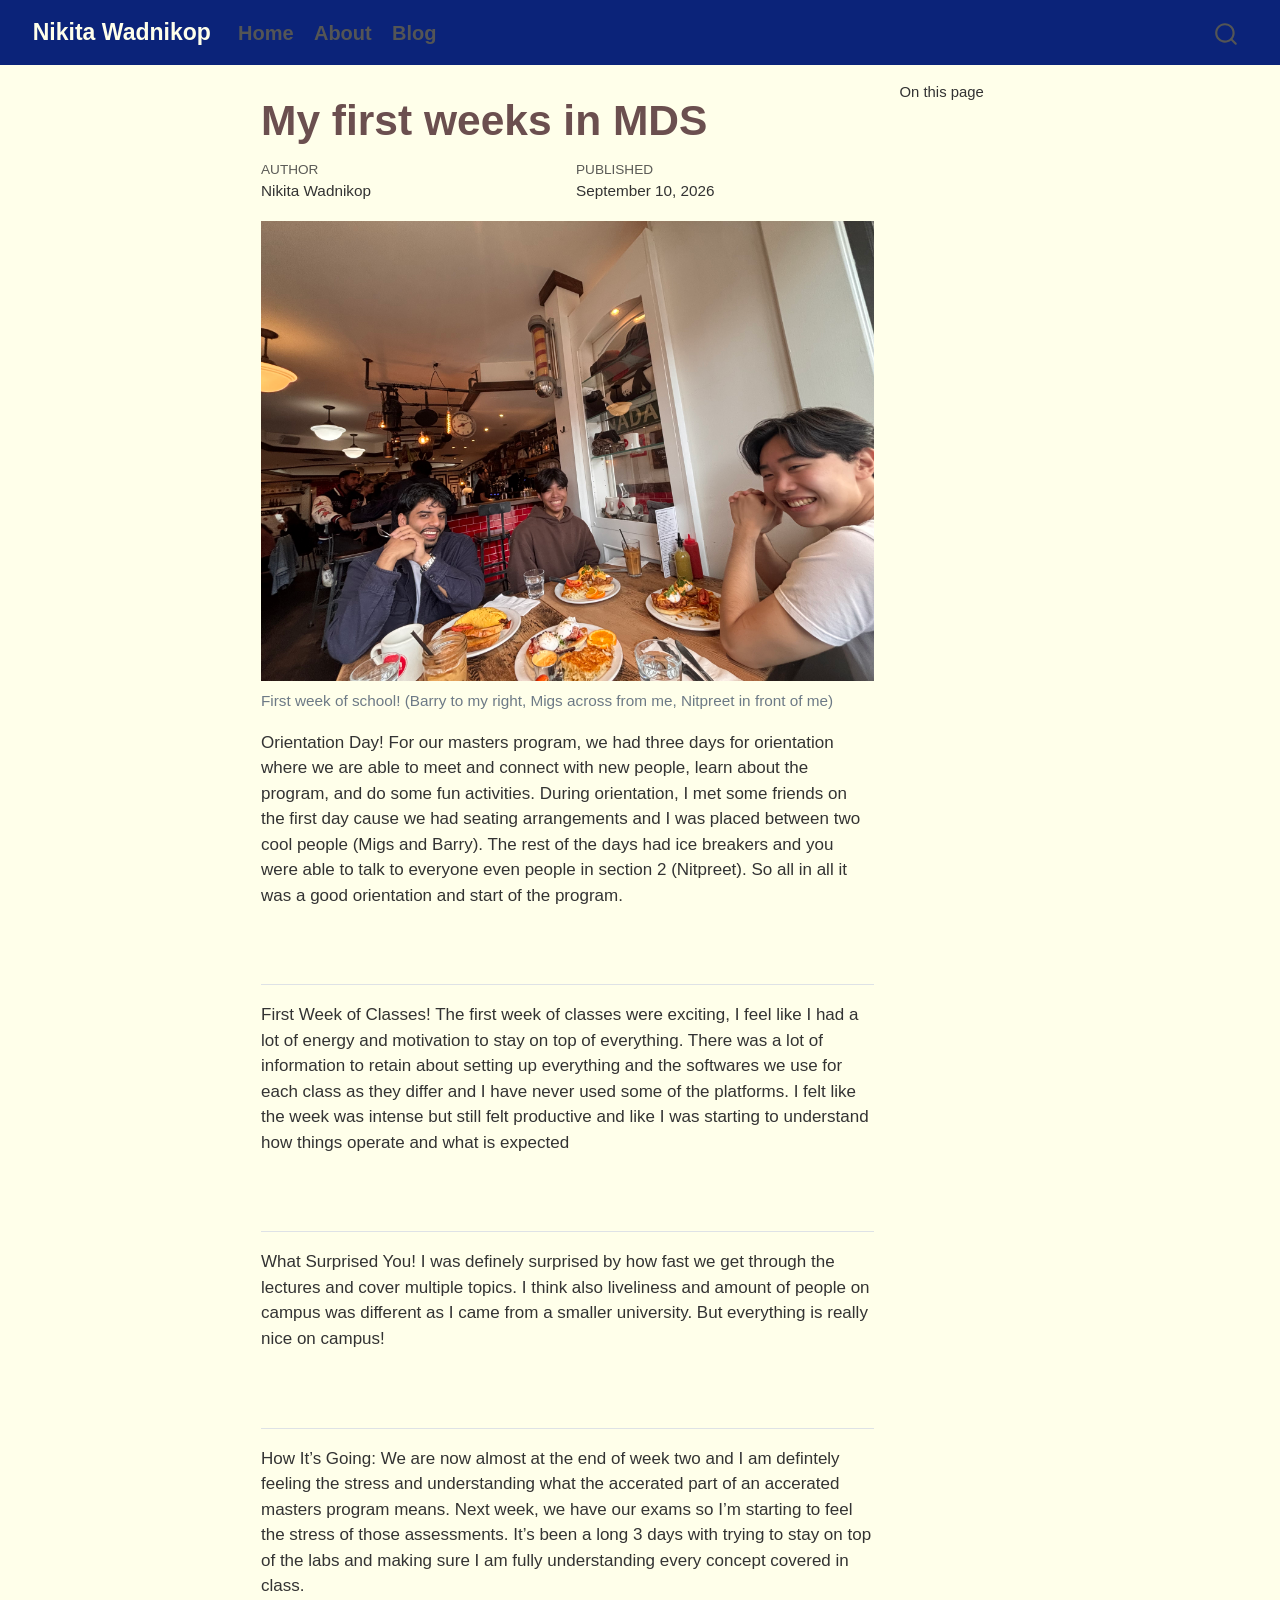
==== docs/posts/first-weeks/index.html @ c6863f41 "submit milestone2" ====
<!DOCTYPE html>
<html xmlns="http://www.w3.org/1999/xhtml" lang="en" xml:lang="en"><head>

<meta charset="utf-8">
<meta name="generator" content="quarto-1.10.18">

<meta name="viewport" content="width=device-width, initial-scale=1.0, user-scalable=yes">

<meta name="author" content="Nikita Wadnikop">
<meta name="dcterms.date" content="2026-09-10">

<title>My first weeks in MDS – Nikita Wadnikop</title>
<style>
/* Default styles provided by pandoc.
** See https://pandoc.org/MANUAL.html#variables-for-html for config info.
*/
span.smallcaps{font-variant: small-caps;}
div.columns{display: flex; gap: 1.5em;}
div.column{flex: auto;}
@media screen {
div.columns{gap: min(4vw, 1.5em);}
div.column{overflow-x: auto;}
}
div.hanging-indent{margin-left: 1.5em; text-indent: -1.5em;}
ul.task-list{list-style: none;}
ul.task-list li input[type="checkbox"] {
  width: 0.8em;
  margin: 0 0.8em 0.2em -1em; /* quarto-specific, see https://github.com/quarto-dev/quarto-cli/issues/4556 */ 
  vertical-align: middle;
}
</style>


<script src="../../site_libs/quarto-nav/quarto-nav.js"></script>
<script src="../../site_libs/quarto-nav/headroom.min.js"></script>
<script src="../../site_libs/clipboard/clipboard.min.js"></script>
<script src="../../site_libs/quarto-search/autocomplete.umd.js"></script>
<script src="../../site_libs/quarto-search/fuse.min.js"></script>
<script src="../../site_libs/quarto-search/quarto-search.js"></script>
<meta name="quarto:offset" content="../../">
<script src="../../site_libs/quarto-html/quarto.js" type="module"></script>
<script src="../../site_libs/quarto-html/tabsets/tabsets.js" type="module"></script>
<script src="../../site_libs/quarto-html/popper.min.js"></script>
<script src="../../site_libs/quarto-html/tippy.umd.min.js"></script>
<script src="../../site_libs/quarto-html/anchor.min.js"></script>
<link href="../../site_libs/quarto-html/tippy.css" rel="stylesheet">
<link href="../../site_libs/quarto-html/quarto-syntax-highlighting-64a204ab8560d761af7679ceaba22944.css" rel="stylesheet" id="quarto-text-highlighting-styles">
<script src="../../site_libs/bootstrap/bootstrap.min.js"></script>
<link href="../../site_libs/bootstrap/bootstrap-icons.css" rel="stylesheet">
<link href="../../site_libs/bootstrap/bootstrap-445b8638c3d06994fee0907d791121c4.min.css" rel="stylesheet" append-hash="true" id="quarto-bootstrap" data-mode="light">
<script id="quarto-search-options" type="application/json">{
  "location": "navbar",
  "copy-button": false,
  "collapse-after": 3,
  "panel-placement": "end",
  "type": "overlay",
  "limit": 50,
  "keyboard-shortcut": [
    "f",
    "/",
    "s"
  ],
  "show-item-context": false,
  "language": {
    "search-no-results-text": "No results",
    "search-matching-documents-text": "matching documents",
    "search-copy-link-title": "Copy link to search",
    "search-hide-matches-text": "Hide additional matches",
    "search-more-match-text": "more match in this document",
    "search-more-matches-text": "more matches in this document",
    "search-clear-button-title": "Clear",
    "search-text-placeholder": "",
    "search-detached-cancel-button-title": "Cancel",
    "search-submit-button-title": "Submit",
    "search-label": "Search"
  }
}</script>


<link rel="stylesheet" href="../../styles.css">
</head>

<body class="nav-fixed quarto-light">

<div id="quarto-search-results"></div>
  <header id="quarto-header" class="headroom fixed-top">
    <nav class="navbar navbar-expand-lg " data-bs-theme="dark">
      <div class="navbar-container container-fluid">
      <div class="navbar-brand-container mx-auto">
    <a class="navbar-brand" href="../../index.html">
    <span class="navbar-title">Nikita Wadnikop</span>
    </a>
  </div>
            <div id="quarto-search" class="" title="Search"></div>
          <button class="navbar-toggler" type="button" data-bs-toggle="collapse" data-bs-target="#navbarCollapse" aria-controls="navbarCollapse" role="menu" aria-expanded="false" aria-label="Toggle navigation" onclick="if (window.quartoToggleHeadroom) { window.quartoToggleHeadroom(); }">
  <span class="navbar-toggler-icon"></span>
</button>
          <div class="collapse navbar-collapse" id="navbarCollapse">
            <ul class="navbar-nav navbar-nav-scroll me-auto">
  <li class="nav-item">
    <a class="nav-link" href="../../index.html"> 
<span class="menu-text">Home</span></a>
  </li>  
  <li class="nav-item">
    <a class="nav-link" href="../../about.html"> 
<span class="menu-text">About</span></a>
  </li>  
  <li class="nav-item">
    <a class="nav-link" href="../../blog.html"> 
<span class="menu-text">Blog</span></a>
  </li>  
</ul>
          </div> <!-- /navcollapse -->
            <div class="quarto-navbar-tools">
</div>
      </div> <!-- /container-fluid -->
    </nav>
</header>
<!-- content -->
<div id="quarto-content" class="quarto-container page-columns page-rows-contents page-layout-article page-navbar">
<!-- sidebar -->
<!-- margin-sidebar -->
    <div id="quarto-margin-sidebar" class="sidebar margin-sidebar">
        <nav id="TOC" role="doc-toc" class="toc-active">
    <h2 id="toc-title">On this page</h2>
   
  <ul>
  <li><a href="#section" id="toc-section" class="nav-link active" data-scroll-target="#section"></a></li>
  <li><a href="#section-1" id="toc-section-1" class="nav-link" data-scroll-target="#section-1"></a></li>
  <li><a href="#section-2" id="toc-section-2" class="nav-link" data-scroll-target="#section-2"></a></li>
  </ul>
</nav>
    </div>
<!-- main -->
<main class="content" id="quarto-document-content">

<header id="title-block-header" class="quarto-title-block default">
<div class="quarto-title">
<h1 class="title">My first weeks in MDS</h1>
</div>



<div class="quarto-title-meta">

    <div>
    <div class="quarto-title-meta-heading">Author</div>
    <div class="quarto-title-meta-contents">
             <p>Nikita Wadnikop </p>
          </div>
  </div>
    
    <div>
    <div class="quarto-title-meta-heading">Published</div>
    <div class="quarto-title-meta-contents">
      <p class="date">September 10, 2026</p>
    </div>
  </div>
  
    
  </div>
  


</header>


<div class="quarto-figure quarto-figure-center">
<figure class="figure">
<p><img src="orentiation.jpg" class="img-fluid figure-img"></p>
<figcaption>First week of school! (Barry to my right, Migs across from me, Nitpreet in front of me)</figcaption>
</figure>
</div>
<p>Orientation Day! For our masters program, we had three days for orientation where we are able to meet and connect with new people, learn about the program, and do some fun activities. During orientation, I met some friends on the first day cause we had seating arrangements and I was placed between two cool people (Migs and Barry). The rest of the days had ice breakers and you were able to talk to everyone even people in section 2 (Nitpreet). So all in all it was a good orientation and start of the program.</p>
<section id="section" class="level2">
<h2 class="anchored" data-anchor-id="section"></h2>
<p>First Week of Classes! The first week of classes were exciting, I feel like I had a lot of energy and motivation to stay on top of everything. There was a lot of information to retain about setting up everything and the softwares we use for each class as they differ and I have never used some of the platforms. I felt like the week was intense but still felt productive and like I was starting to understand how things operate and what is expected</p>
</section>
<section id="section-1" class="level2">
<h2 class="anchored" data-anchor-id="section-1"></h2>
<p>What Surprised You! I was definely surprised by how fast we get through the lectures and cover multiple topics. I think also liveliness and amount of people on campus was different as I came from a smaller university. But everything is really nice on campus!</p>
</section>
<section id="section-2" class="level2">
<h2 class="anchored" data-anchor-id="section-2"></h2>
<p>How It’s Going: We are now almost at the end of week two and I am defintely feeling the stress and understanding what the accerated part of an accerated masters program means. Next week, we have our exams so I’m starting to feel the stress of those assessments. It’s been a long 3 days with trying to stay on top of the labs and making sure I am fully understanding every concept covered in class.</p>


</section>

</main> <!-- /main -->
<script id="quarto-html-after-body" type="application/javascript">
  window.document.addEventListener("DOMContentLoaded", function (event) {
    const icon = "";
    const anchorJS = new window.AnchorJS();
    anchorJS.options = {
      placement: 'right',
      icon: icon
    };
    anchorJS.add('.anchored');
    const isCodeAnnotation = (el) => {
      for (const clz of el.classList) {
        if (clz.startsWith('code-annotation-')) {                     
          return true;
        }
      }
      return false;
    }
    const onCopySuccess = function(e) {
      // button target
      const button = e.trigger;
      // don't keep focus
      button.blur();
      // flash "checked"
      button.classList.add('code-copy-button-checked');
      var currentTitle = button.getAttribute("title");
      button.setAttribute("title", "Copied!");
      let tooltip;
      if (window.bootstrap) {
        button.setAttribute("data-bs-toggle", "tooltip");
        button.setAttribute("data-bs-placement", "left");
        button.setAttribute("data-bs-title", "Copied!");
        tooltip = new bootstrap.Tooltip(button, 
          { trigger: "manual", 
            customClass: "code-copy-button-tooltip",
            offset: [0, -8]});
        tooltip.show();    
      }
      setTimeout(function() {
        if (tooltip) {
          tooltip.hide();
          button.removeAttribute("data-bs-title");
          button.removeAttribute("data-bs-toggle");
          button.removeAttribute("data-bs-placement");
        }
        button.setAttribute("title", currentTitle);
        button.classList.remove('code-copy-button-checked');
      }, 1000);
      // clear code selection
      e.clearSelection();
    }
    const getTextToCopy = function(trigger) {
      const outerScaffold = trigger.parentElement.cloneNode(true);
      const codeEl = outerScaffold.querySelector('code');
      for (const childEl of codeEl.children) {
        if (isCodeAnnotation(childEl)) {
          childEl.remove();
        }
      }
      return codeEl.innerText;
    }
    const clipboard = new window.ClipboardJS('.code-copy-button:not([data-in-quarto-modal])', {
      text: getTextToCopy
    });
    clipboard.on('success', onCopySuccess);
    if (window.document.getElementById('quarto-embedded-source-code-modal')) {
      const clipboardModal = new window.ClipboardJS('.code-copy-button[data-in-quarto-modal]', {
        text: getTextToCopy,
        container: window.document.getElementById('quarto-embedded-source-code-modal')
      });
      clipboardModal.on('success', onCopySuccess);
    }
      var localhostRegex = new RegExp(/^(?:http|https):\/\/localhost\:?[0-9]*\//);
      var mailtoRegex = new RegExp(/^mailto:/);
        var filterRegex = new RegExp('/' + window.location.host + '/');
      var isInternal = (href) => {
          return filterRegex.test(href) || localhostRegex.test(href) || mailtoRegex.test(href);
      }
      // Inspect non-navigation links and adorn them if external
     var links = window.document.querySelectorAll('a[href]:not(.nav-link):not(.navbar-brand):not(.toc-action):not(.sidebar-link):not(.sidebar-item-toggle):not(.pagination-link):not(.no-external):not([aria-hidden]):not(.dropdown-item):not(.quarto-navigation-tool):not(.about-link)');
      for (var i=0; i<links.length; i++) {
        const link = links[i];
        if (!isInternal(link.href)) {
          // undo the damage that might have been done by quarto-nav.js in the case of
          // links that we want to consider external
          if (link.dataset.originalHref !== undefined) {
            link.href = link.dataset.originalHref;
          }
        }
      }
    function tippyHover(el, contentFn, onTriggerFn, onUntriggerFn) {
      const config = {
        allowHTML: true,
        maxWidth: 500,
        delay: 100,
        arrow: false,
        appendTo: function(el) {
            return el.parentElement;
        },
        interactive: true,
        interactiveBorder: 10,
        theme: 'quarto',
        placement: 'bottom-start',
      };
      if (contentFn) {
        config.content = contentFn;
      }
      if (onTriggerFn) {
        config.onTrigger = onTriggerFn;
      }
      if (onUntriggerFn) {
        config.onUntrigger = onUntriggerFn;
      }
      window.tippy(el, config); 
    }
    const noterefs = window.document.querySelectorAll('a[role="doc-noteref"]');
    for (var i=0; i<noterefs.length; i++) {
      const ref = noterefs[i];
      tippyHover(ref, function() {
        // use id or data attribute instead here
        let href = ref.getAttribute('data-footnote-href') || ref.getAttribute('href');
        try { href = new URL(href).hash; } catch {}
        const id = href.replace(/^#\/?/, "");
        const note = window.document.getElementById(id);
        if (note) {
          return note.innerHTML;
        } else {
          return "";
        }
      });
    }
    const xrefs = window.document.querySelectorAll('a.quarto-xref');
    const processXRef = (id, note) => {
      // Strip column container classes
      const stripColumnClz = (el) => {
        el.classList.remove("page-full", "page-columns");
        if (el.children) {
          for (const child of el.children) {
            stripColumnClz(child);
          }
        }
      }
      stripColumnClz(note)
      if (id === null || id.startsWith('sec-')) {
        // Special case sections, only their first couple elements
        const container = document.createElement("div");
        if (note.children && note.children.length > 2) {
          container.appendChild(note.children[0].cloneNode(true));
          for (let i = 1; i < note.children.length; i++) {
            const child = note.children[i];
            if (child.tagName === "P" && child.innerText === "") {
              continue;
            } else {
              container.appendChild(child.cloneNode(true));
              break;
            }
          }
          if (window.Quarto?.typesetMath) {
            window.Quarto.typesetMath(container);
          }
          return container.innerHTML
        } else {
          if (window.Quarto?.typesetMath) {
            window.Quarto.typesetMath(note);
          }
          return note.innerHTML;
        }
      } else {
        // Remove any anchor links if they are present
        const anchorLink = note.querySelector('a.anchorjs-link');
        if (anchorLink) {
          anchorLink.remove();
        }
        if (window.Quarto?.typesetMath) {
          window.Quarto.typesetMath(note);
        }
        if (note.classList.contains("callout")) {
          return note.outerHTML;
        } else {
          return note.innerHTML;
        }
      }
    }
    for (var i=0; i<xrefs.length; i++) {
      const xref = xrefs[i];
      tippyHover(xref, undefined, function(instance) {
        instance.disable();
        let url = xref.getAttribute('href');
        let hash = undefined; 
        if (url.startsWith('#')) {
          hash = url;
        } else {
          try { hash = new URL(url).hash; } catch {}
        }
        if (hash) {
          const id = hash.replace(/^#\/?/, "");
          const note = window.document.getElementById(id);
          if (note !== null) {
            try {
              const html = processXRef(id, note.cloneNode(true));
              instance.setContent(html);
            } finally {
              instance.enable();
              instance.show();
            }
          } else {
            // See if we can fetch this
            fetch(url.split('#')[0])
            .then(res => res.text())
            .then(html => {
              const parser = new DOMParser();
              const htmlDoc = parser.parseFromString(html, "text/html");
              const note = htmlDoc.getElementById(id);
              if (note !== null) {
                const html = processXRef(id, note);
                instance.setContent(html);
              } 
            }).finally(() => {
              instance.enable();
              instance.show();
            });
          }
        } else {
          // See if we can fetch a full url (with no hash to target)
          // This is a special case and we should probably do some content thinning / targeting
          fetch(url)
          .then(res => res.text())
          .then(html => {
            const parser = new DOMParser();
            const htmlDoc = parser.parseFromString(html, "text/html");
            const note = htmlDoc.querySelector('main.content');
            if (note !== null) {
              // This should only happen for chapter cross references
              // (since there is no id in the URL)
              // remove the first header
              if (note.children.length > 0 && note.children[0].tagName === "HEADER") {
                note.children[0].remove();
              }
              const html = processXRef(null, note);
              instance.setContent(html);
            } 
          }).finally(() => {
            instance.enable();
            instance.show();
          });
        }
      }, function(instance) {
      });
    }
        let selectedAnnoteEl;
        const selectorForAnnotation = ( cell, annotation) => {
          let cellAttr = 'data-code-cell="' + cell + '"';
          let lineAttr = 'data-code-annotation="' +  annotation + '"';
          const selector = 'span[' + cellAttr + '][' + lineAttr + ']';
          return selector;
        }
        const selectCodeLines = (annoteEl) => {
          const doc = window.document;
          const targetCell = annoteEl.getAttribute("data-target-cell");
          const targetAnnotation = annoteEl.getAttribute("data-target-annotation");
          const annoteSpan = window.document.querySelector(selectorForAnnotation(targetCell, targetAnnotation));
          const lines = annoteSpan.getAttribute("data-code-lines").split(",");
          const lineIds = lines.map((line) => {
            return targetCell + "-" + line;
          })
          let top = null;
          let height = null;
          let parent = null;
          if (lineIds.length > 0) {
              //compute the position of the single el (top and bottom and make a div)
              const el = window.document.getElementById(lineIds[0]);
              top = el.offsetTop;
              height = el.offsetHeight;
              parent = el.parentElement.parentElement;
            if (lineIds.length > 1) {
              const lastEl = window.document.getElementById(lineIds[lineIds.length - 1]);
              const bottom = lastEl.offsetTop + lastEl.offsetHeight;
              height = bottom - top;
            }
            if (top !== null && height !== null && parent !== null) {
              // cook up a div (if necessary) and position it 
              let div = window.document.getElementById("code-annotation-line-highlight");
              if (div === null) {
                div = window.document.createElement("div");
                div.setAttribute("id", "code-annotation-line-highlight");
                div.style.position = 'absolute';
                parent.appendChild(div);
              }
              div.style.top = top - 2 + "px";
              div.style.height = height + 4 + "px";
              div.style.left = 0;
              let gutterDiv = window.document.getElementById("code-annotation-line-highlight-gutter");
              if (gutterDiv === null) {
                gutterDiv = window.document.createElement("div");
                gutterDiv.setAttribute("id", "code-annotation-line-highlight-gutter");
                gutterDiv.style.position = 'absolute';
                const codeCell = window.document.getElementById(targetCell);
                const gutter = codeCell.querySelector('.code-annotation-gutter');
                gutter.appendChild(gutterDiv);
              }
              gutterDiv.style.top = top - 2 + "px";
              gutterDiv.style.height = height + 4 + "px";
            }
            selectedAnnoteEl = annoteEl;
          }
        };
        const unselectCodeLines = () => {
          const elementsIds = ["code-annotation-line-highlight", "code-annotation-line-highlight-gutter"];
          elementsIds.forEach((elId) => {
            const div = window.document.getElementById(elId);
            if (div) {
              div.remove();
            }
          });
          selectedAnnoteEl = undefined;
        };
          // Handle positioning of the toggle
      window.addEventListener(
        "resize",
        throttle(() => {
          elRect = undefined;
          if (selectedAnnoteEl) {
            selectCodeLines(selectedAnnoteEl);
          }
        }, 10)
      );
      function throttle(fn, ms) {
      let throttle = false;
      let timer;
        return (...args) => {
          if(!throttle) { // first call gets through
              fn.apply(this, args);
              throttle = true;
          } else { // all the others get throttled
              if(timer) clearTimeout(timer); // cancel #2
              timer = setTimeout(() => {
                fn.apply(this, args);
                timer = throttle = false;
              }, ms);
          }
        };
      }
        // Attach click handler to the DT
        const annoteDls = window.document.querySelectorAll('dt[data-target-cell]');
        for (const annoteDlNode of annoteDls) {
          annoteDlNode.addEventListener('click', (event) => {
            const clickedEl = event.target;
            if (clickedEl !== selectedAnnoteEl) {
              unselectCodeLines();
              const activeEl = window.document.querySelector('dt[data-target-cell].code-annotation-active');
              if (activeEl) {
                activeEl.classList.remove('code-annotation-active');
              }
              selectCodeLines(clickedEl);
              clickedEl.classList.add('code-annotation-active');
            } else {
              // Unselect the line
              unselectCodeLines();
              clickedEl.classList.remove('code-annotation-active');
            }
          });
        }
    const findCites = (el) => {
      const parentEl = el.parentElement;
      if (parentEl) {
        const cites = parentEl.dataset.cites;
        if (cites) {
          return {
            el,
            cites: cites.split(' ')
          };
        } else {
          return findCites(el.parentElement)
        }
      } else {
        return undefined;
      }
    };
    var bibliorefs = window.document.querySelectorAll('a[role="doc-biblioref"]');
    for (var i=0; i<bibliorefs.length; i++) {
      const ref = bibliorefs[i];
      const citeInfo = findCites(ref);
      if (citeInfo) {
        tippyHover(citeInfo.el, function() {
          var popup = window.document.createElement('div');
          citeInfo.cites.forEach(function(cite) {
            var citeDiv = window.document.createElement('div');
            citeDiv.classList.add('hanging-indent');
            citeDiv.classList.add('csl-entry');
            var biblioDiv = window.document.getElementById('ref-' + cite);
            if (biblioDiv) {
              citeDiv.innerHTML = biblioDiv.innerHTML;
            }
            popup.appendChild(citeDiv);
          });
          return popup.innerHTML;
        });
      }
    }
  });
  </script>
</div> <!-- /content -->




</body></html>
---- docs/site_libs/quarto-html/tippy.css ----
.tippy-box[data-animation=fade][data-state=hidden]{opacity:0}[data-tippy-root]{max-width:calc(100vw - 10px)}.tippy-box{position:relative;background-color:#333;color:#fff;border-radius:4px;font-size:14px;line-height:1.4;white-space:normal;outline:0;transition-property:transform,visibility,opacity}.tippy-box[data-placement^=top]>.tippy-arrow{bottom:0}.tippy-box[data-placement^=top]>.tippy-arrow:before{bottom:-7px;left:0;border-width:8px 8px 0;border-top-color:initial;transform-origin:center top}.tippy-box[data-placement^=bottom]>.tippy-arrow{top:0}.tippy-box[data-placement^=bottom]>.tippy-arrow:before{top:-7px;left:0;border-width:0 8px 8px;border-bottom-color:initial;transform-origin:center bottom}.tippy-box[data-placement^=left]>.tippy-arrow{right:0}.tippy-box[data-placement^=left]>.tippy-arrow:before{border-width:8px 0 8px 8px;border-left-color:initial;right:-7px;transform-origin:center left}.tippy-box[data-placement^=right]>.tippy-arrow{left:0}.tippy-box[data-placement^=right]>.tippy-arrow:before{left:-7px;border-width:8px 8px 8px 0;border-right-color:initial;transform-origin:center right}.tippy-box[data-inertia][data-state=visible]{transition-timing-function:cubic-bezier(.54,1.5,.38,1.11)}.tippy-arrow{width:16px;height:16px;color:#333}.tippy-arrow:before{content:"";position:absolute;border-color:transparent;border-style:solid}.tippy-content{position:relative;padding:5px 9px;z-index:1}
---- docs/site_libs/quarto-html/quarto-syntax-highlighting-64a204ab8560d761af7679ceaba22944.css ----
/* quarto syntax highlight colors */
:root {
  --quarto-hl-ot-color: #003B4F;
  --quarto-hl-at-color: #657422;
  --quarto-hl-ss-color: #20794D;
  --quarto-hl-an-color: #5E5E5E;
  --quarto-hl-fu-color: #4758AB;
  --quarto-hl-st-color: #20794D;
  --quarto-hl-cf-color: #003B4F;
  --quarto-hl-op-color: #5E5E5E;
  --quarto-hl-er-color: #AD0000;
  --quarto-hl-bn-color: #AD0000;
  --quarto-hl-al-color: #AD0000;
  --quarto-hl-va-color: #111111;
  --quarto-hl-bu-color: inherit;
  --quarto-hl-ex-color: inherit;
  --quarto-hl-pp-color: #AD0000;
  --quarto-hl-in-color: #5E5E5E;
  --quarto-hl-vs-color: #20794D;
  --quarto-hl-wa-color: #5E5E5E;
  --quarto-hl-do-color: #5E5E5E;
  --quarto-hl-im-color: #00769E;
  --quarto-hl-ch-color: #20794D;
  --quarto-hl-dt-color: #AD0000;
  --quarto-hl-fl-color: #AD0000;
  --quarto-hl-co-color: #5E5E5E;
  --quarto-hl-cv-color: #5E5E5E;
  --quarto-hl-cn-color: #8f5902;
  --quarto-hl-sc-color: #5E5E5E;
  --quarto-hl-dv-color: #AD0000;
  --quarto-hl-kw-color: #003B4F;
}

/* other quarto variables */
:root {
  --quarto-font-monospace: SFMono-Regular, Menlo, Monaco, Consolas, "Liberation Mono", "Courier New", monospace;
}

/* syntax highlight based on Pandoc's rules */
pre > code.sourceCode > span {
  color: #003B4F;
}

code.sourceCode > span {
  color: #003B4F;
}

div.sourceCode,
div.sourceCode pre.sourceCode {
  color: #003B4F;
}

/* Normal */
code span {
  color: #003B4F;
}

/* Alert */
code span.al {
  color: #AD0000;
  font-style: inherit;
}

/* Annotation */
code span.an {
  color: #5E5E5E;
  font-style: inherit;
}

/* Attribute */
code span.at {
  color: #657422;
  font-style: inherit;
}

/* BaseN */
code span.bn {
  color: #AD0000;
  font-style: inherit;
}

/* BuiltIn */
code span.bu {
  font-style: inherit;
}

/* ControlFlow */
code span.cf {
  color: #003B4F;
  font-weight: bold;
  font-style: inherit;
}

/* Char */
code span.ch {
  color: #20794D;
  font-style: inherit;
}

/* Constant */
code span.cn {
  color: #8f5902;
  font-style: inherit;
}

/* Comment */
code span.co {
  color: #5E5E5E;
  font-style: inherit;
}

/* CommentVar */
code span.cv {
  color: #5E5E5E;
  font-style: italic;
}

/* Documentation */
code span.do {
  color: #5E5E5E;
  font-style: italic;
}

/* DataType */
code span.dt {
  color: #AD0000;
  font-style: inherit;
}

/* DecVal */
code span.dv {
  color: #AD0000;
  font-style: inherit;
}

/* Error */
code span.er {
  color: #AD0000;
  font-style: inherit;
}

/* Extension */
code span.ex {
  font-style: inherit;
}

/* Float */
code span.fl {
  color: #AD0000;
  font-style: inherit;
}

/* Function */
code span.fu {
  color: #4758AB;
  font-style: inherit;
}

/* Import */
code span.im {
  color: #00769E;
  font-style: inherit;
}

/* Information */
code span.in {
  color: #5E5E5E;
  font-style: inherit;
}

/* Keyword */
code span.kw {
  color: #003B4F;
  font-weight: bold;
  font-style: inherit;
}

/* Operator */
code span.op {
  color: #5E5E5E;
  font-style: inherit;
}

/* Other */
code span.ot {
  color: #003B4F;
  font-style: inherit;
}

/* Preprocessor */
code span.pp {
  color: #AD0000;
  font-style: inherit;
}

/* SpecialChar */
code span.sc {
  color: #5E5E5E;
  font-style: inherit;
}

/* SpecialString */
code span.ss {
  color: #20794D;
  font-style: inherit;
}

/* String */
code span.st {
  color: #20794D;
  font-style: inherit;
}

/* Variable */
code span.va {
  color: #111111;
  font-style: inherit;
}

/* VerbatimString */
code span.vs {
  color: #20794D;
  font-style: inherit;
}

/* Warning */
code span.wa {
  color: #5E5E5E;
  font-style: italic;
}

.prevent-inlining {
  content: "</";
}

/*# sourceMappingURL=9d8d5bb603a83b8298b89080a598c93b.css.map */
---- docs/styles.css ----
/* css styles */
body {
  background-color: #ffffea;
  color: #333333;
  font-family: Arial, sans-serif;
}

#quarto-content {
  max-width: 1000px;
  margin: auto;
}

h1 {
  color: #6b4f4f;
  font-size: 2.5rem;
}

.navbar {
    background-color: #0b2379;
    color: #ffffea;
    font-size: 20px;
    font-weight: 700;
}

.navbar-title {
  color: #ffffea;
  font-size: 23px;
  font-weight: 700;
  
}
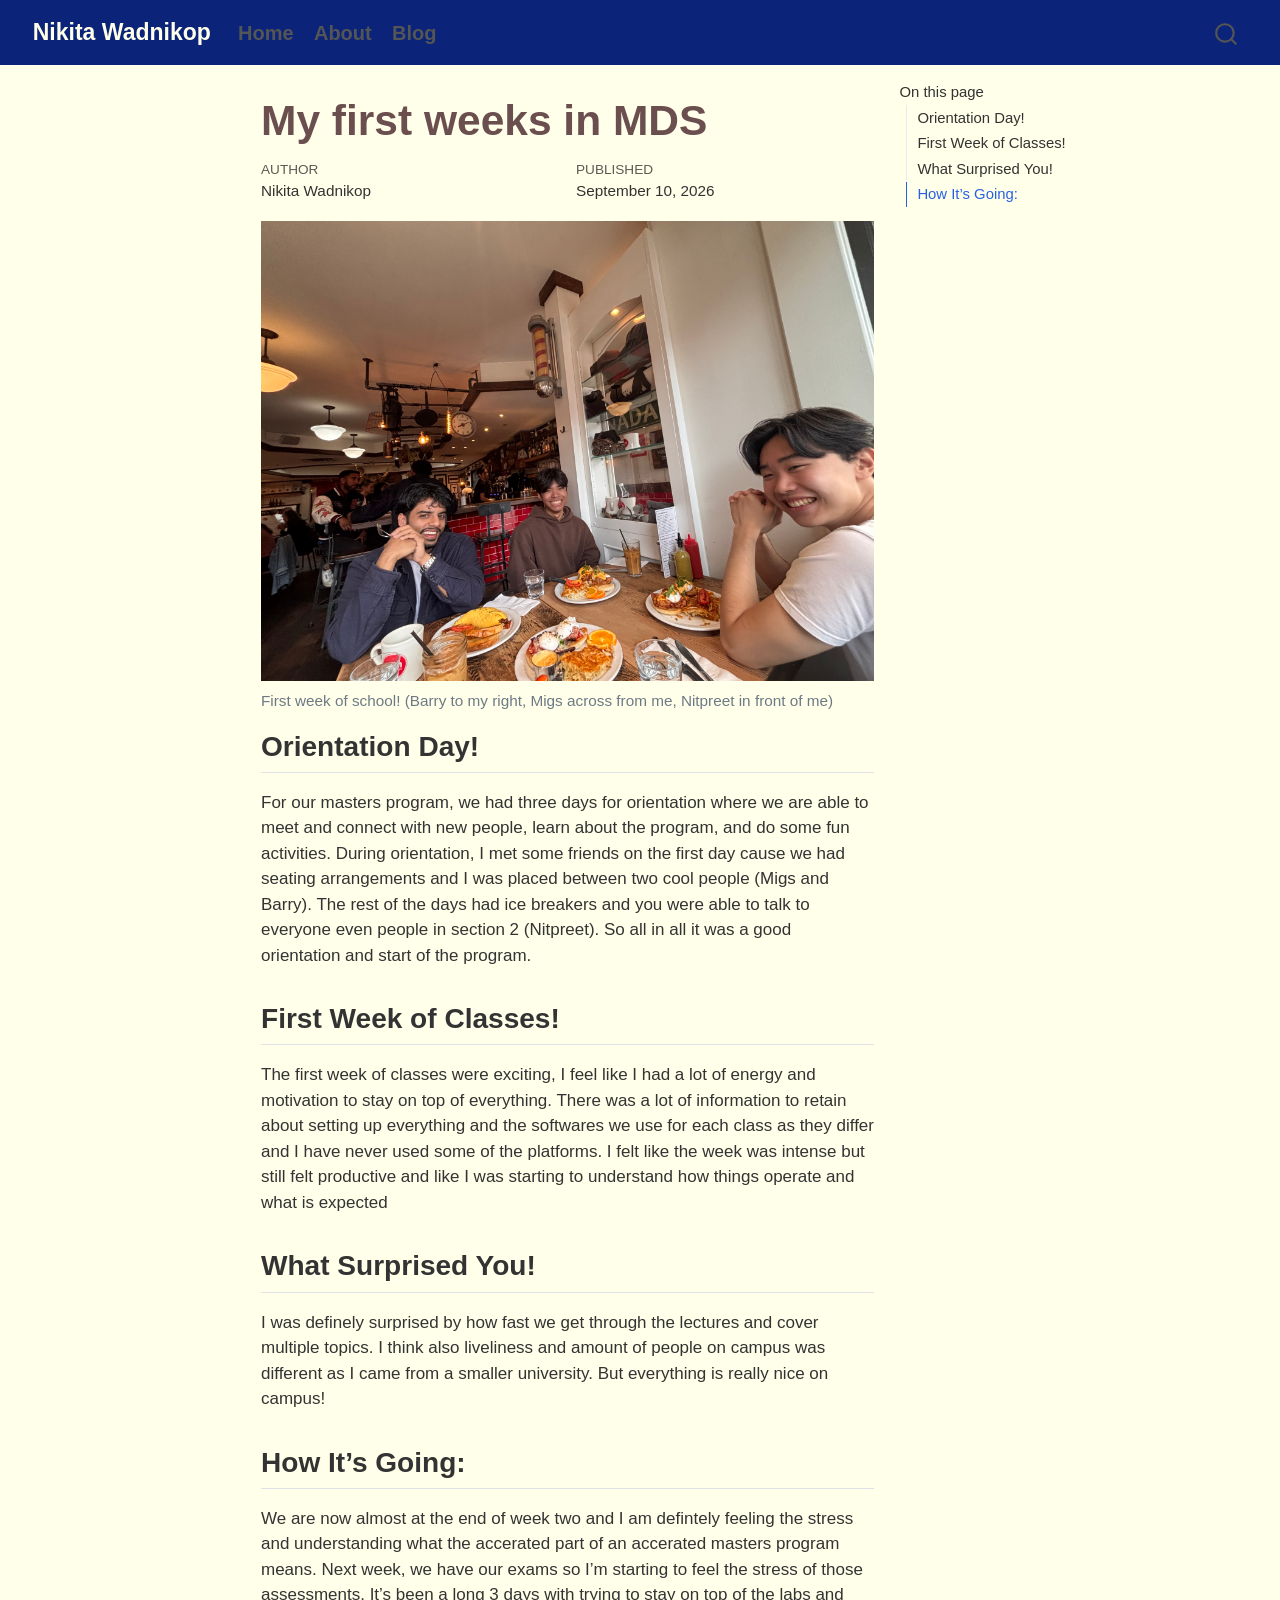
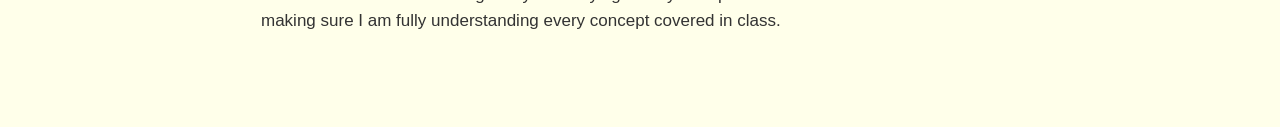
==== commit b9f8344b: "adding headers and pic" ====
--- a/docs/posts/first-weeks/index.html
+++ b/docs/posts/first-weeks/index.html
@@ -125,9 +125,10 @@
     <h2 id="toc-title">On this page</h2>
    
   <ul>
-  <li><a href="#section" id="toc-section" class="nav-link active" data-scroll-target="#section"></a></li>
-  <li><a href="#section-1" id="toc-section-1" class="nav-link" data-scroll-target="#section-1"></a></li>
-  <li><a href="#section-2" id="toc-section-2" class="nav-link" data-scroll-target="#section-2"></a></li>
+  <li><a href="#orientation-day" id="toc-orientation-day" class="nav-link active" data-scroll-target="#orientation-day">Orientation Day!</a></li>
+  <li><a href="#first-week-of-classes" id="toc-first-week-of-classes" class="nav-link" data-scroll-target="#first-week-of-classes">First Week of Classes!</a></li>
+  <li><a href="#what-surprised-you" id="toc-what-surprised-you" class="nav-link" data-scroll-target="#what-surprised-you">What Surprised You!</a></li>
+  <li><a href="#how-its-going" id="toc-how-its-going" class="nav-link" data-scroll-target="#how-its-going">How It’s Going:</a></li>
   </ul>
 </nav>
     </div>
@@ -171,18 +172,21 @@
 <figcaption>First week of school! (Barry to my right, Migs across from me, Nitpreet in front of me)</figcaption>
 </figure>
 </div>
-<p>Orientation Day! For our masters program, we had three days for orientation where we are able to meet and connect with new people, learn about the program, and do some fun activities. During orientation, I met some friends on the first day cause we had seating arrangements and I was placed between two cool people (Migs and Barry). The rest of the days had ice breakers and you were able to talk to everyone even people in section 2 (Nitpreet). So all in all it was a good orientation and start of the program.</p>
-<section id="section" class="level2">
-<h2 class="anchored" data-anchor-id="section"></h2>
-<p>First Week of Classes! The first week of classes were exciting, I feel like I had a lot of energy and motivation to stay on top of everything. There was a lot of information to retain about setting up everything and the softwares we use for each class as they differ and I have never used some of the platforms. I felt like the week was intense but still felt productive and like I was starting to understand how things operate and what is expected</p>
+<section id="orientation-day" class="level2">
+<h2 class="anchored" data-anchor-id="orientation-day">Orientation Day!</h2>
+<p>For our masters program, we had three days for orientation where we are able to meet and connect with new people, learn about the program, and do some fun activities. During orientation, I met some friends on the first day cause we had seating arrangements and I was placed between two cool people (Migs and Barry). The rest of the days had ice breakers and you were able to talk to everyone even people in section 2 (Nitpreet). So all in all it was a good orientation and start of the program.</p>
 </section>
-<section id="section-1" class="level2">
-<h2 class="anchored" data-anchor-id="section-1"></h2>
-<p>What Surprised You! I was definely surprised by how fast we get through the lectures and cover multiple topics. I think also liveliness and amount of people on campus was different as I came from a smaller university. But everything is really nice on campus!</p>
+<section id="first-week-of-classes" class="level2">
+<h2 class="anchored" data-anchor-id="first-week-of-classes">First Week of Classes!</h2>
+<p>The first week of classes were exciting, I feel like I had a lot of energy and motivation to stay on top of everything. There was a lot of information to retain about setting up everything and the softwares we use for each class as they differ and I have never used some of the platforms. I felt like the week was intense but still felt productive and like I was starting to understand how things operate and what is expected</p>
 </section>
-<section id="section-2" class="level2">
-<h2 class="anchored" data-anchor-id="section-2"></h2>
-<p>How It’s Going: We are now almost at the end of week two and I am defintely feeling the stress and understanding what the accerated part of an accerated masters program means. Next week, we have our exams so I’m starting to feel the stress of those assessments. It’s been a long 3 days with trying to stay on top of the labs and making sure I am fully understanding every concept covered in class.</p>
+<section id="what-surprised-you" class="level2">
+<h2 class="anchored" data-anchor-id="what-surprised-you">What Surprised You!</h2>
+<p>I was definely surprised by how fast we get through the lectures and cover multiple topics. I think also liveliness and amount of people on campus was different as I came from a smaller university. But everything is really nice on campus!</p>
+</section>
+<section id="how-its-going" class="level2">
+<h2 class="anchored" data-anchor-id="how-its-going">How It’s Going:</h2>
+<p>We are now almost at the end of week two and I am defintely feeling the stress and understanding what the accerated part of an accerated masters program means. Next week, we have our exams so I’m starting to feel the stress of those assessments. It’s been a long 3 days with trying to stay on top of the labs and making sure I am fully understanding every concept covered in class.</p>
 
 
 </section>
